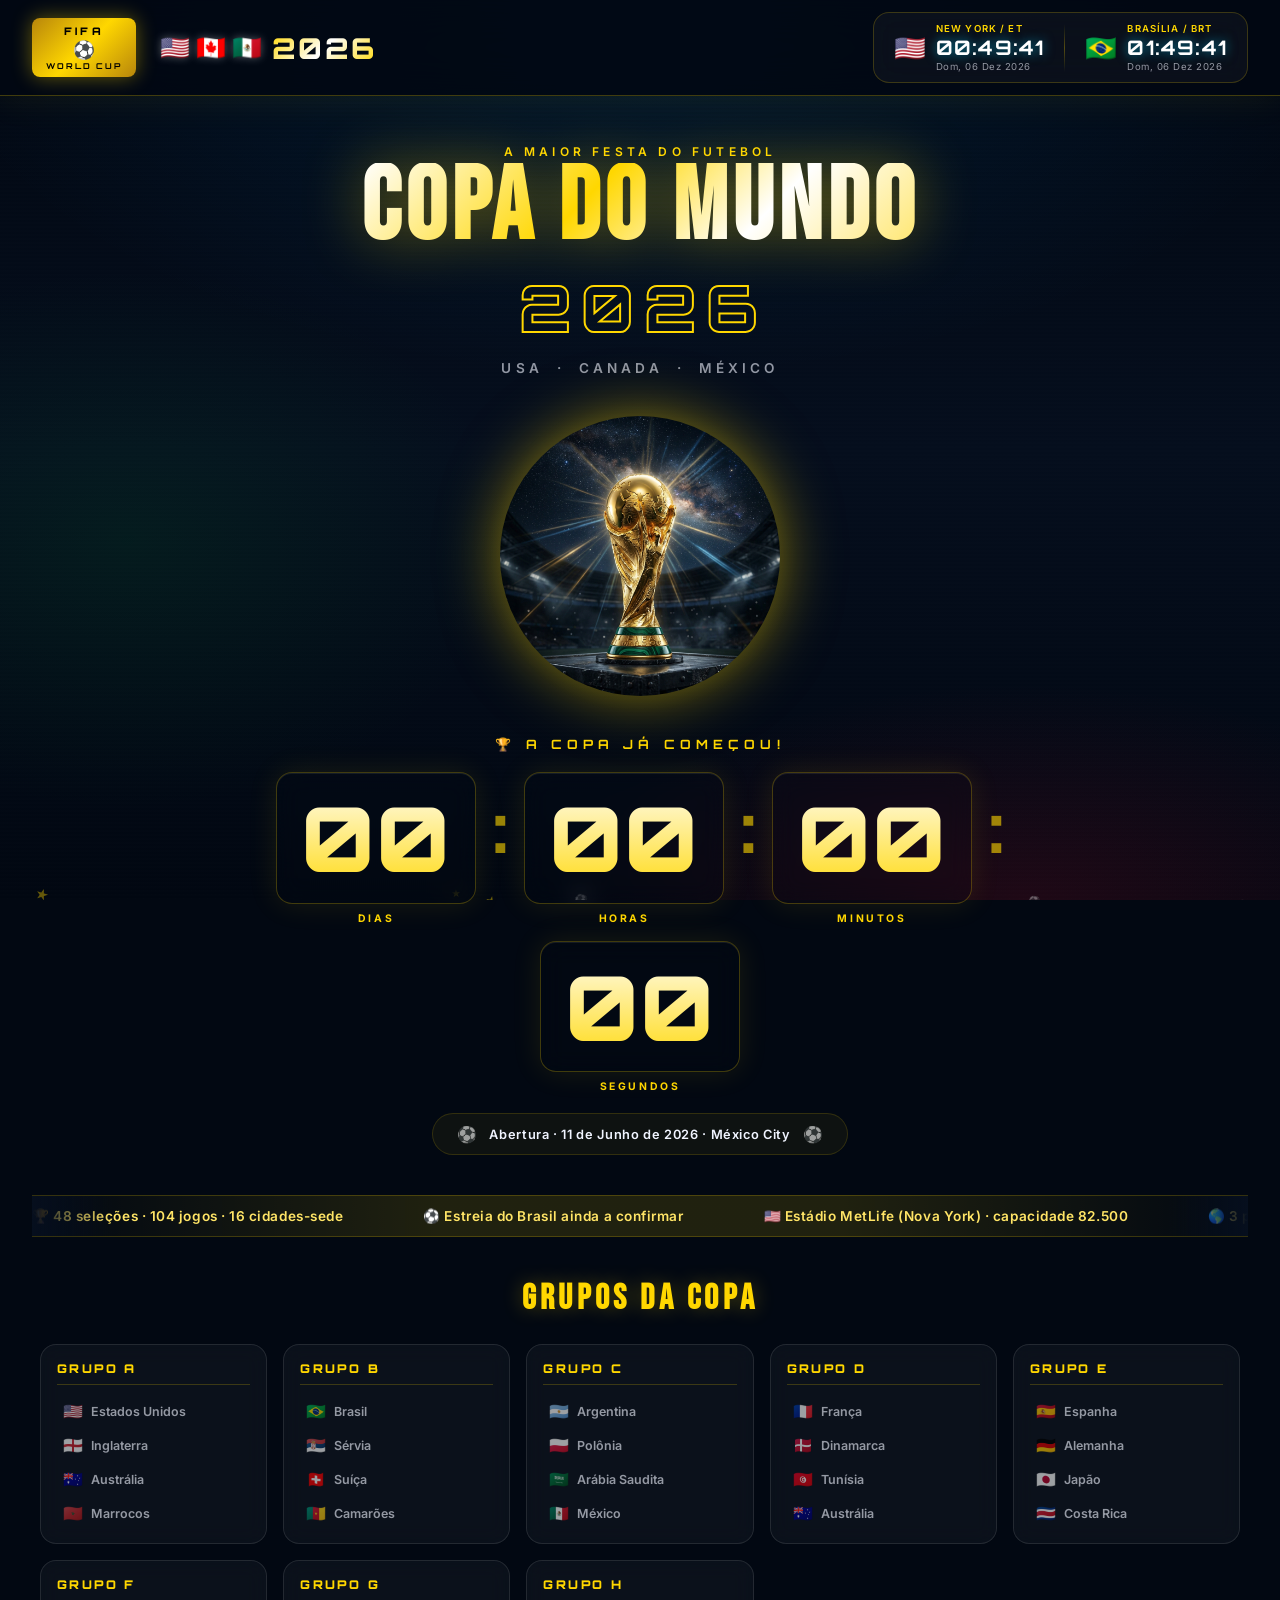
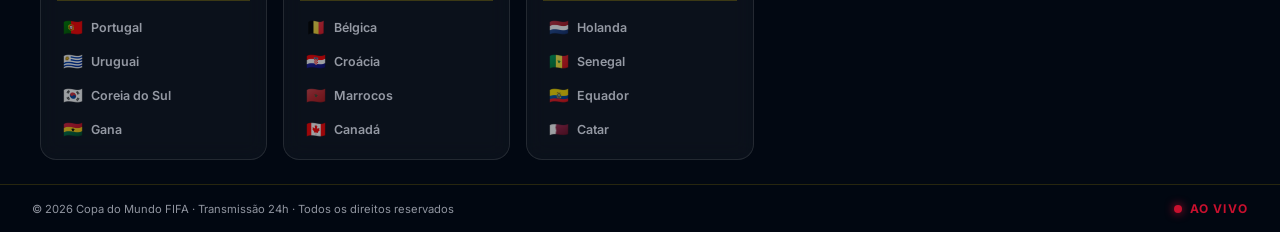
==== index.html @ e16e12da "feat: Copa 2026 live streaming platform - initial release" ====
<!DOCTYPE html>
<html lang="pt-BR">
<head>
  <meta charset="UTF-8" />
  <meta name="viewport" content="width=device-width, initial-scale=1.0" />
  <title>FIFA World Cup 2026 – Countdown Oficial</title>
  <meta name="description" content="Countdown oficial para a Copa do Mundo FIFA 2026 | USA · Canada · México" />
  <link rel="preconnect" href="https://fonts.googleapis.com" />
  <link rel="preconnect" href="https://fonts.gstatic.com" crossorigin />
  <link href="https://fonts.googleapis.com/css2?family=Orbitron:wght@400;700;900&family=Bebas+Neue&family=Inter:wght@300;400;600;700&display=swap" rel="stylesheet" />
  <link rel="stylesheet" href="style.css" />
</head>
<body>

  <!-- ===== PARTICLES CANVAS ===== -->
  <canvas id="particleCanvas"></canvas>

  <!-- ===== SCANLINE OVERLAY ===== -->
  <div class="scanlines"></div>

  <!-- ===== TOP BAR ===== -->
  <header class="top-bar">
    <div class="top-bar__left">
      <!-- FIFA Logo mockup -->
      <div class="fifa-badge">
        <span class="fifa-badge__top">FIFA</span>
        <span class="fifa-badge__mid">⚽</span>
        <span class="fifa-badge__bot">WORLD CUP</span>
      </div>
      <div class="host-flags">
        <span class="flag" title="USA">🇺🇸</span>
        <span class="flag" title="Canada">🇨🇦</span>
        <span class="flag" title="México">🇲🇽</span>
        <span class="host-label">2026</span>
      </div>
    </div>

    <!-- ===== DUAL CLOCKS (TOP RIGHT) ===== -->
    <div class="clocks-panel">
      <div class="clock-card" id="clock-usa">
        <span class="clock-card__flag">🇺🇸</span>
        <div class="clock-card__info">
          <span class="clock-card__label">NEW YORK / ET</span>
          <span class="clock-card__time" id="time-usa">--:--:--</span>
          <span class="clock-card__date" id="date-usa">-- --- ----</span>
        </div>
      </div>
      <div class="clock-divider"></div>
      <div class="clock-card" id="clock-bra">
        <span class="clock-card__flag">🇧🇷</span>
        <div class="clock-card__info">
          <span class="clock-card__label">BRASÍLIA / BRT</span>
          <span class="clock-card__time" id="time-bra">--:--:--</span>
          <span class="clock-card__date" id="date-bra">-- --- ----</span>
        </div>
      </div>
    </div>
  </header>

  <!-- ===== MAIN CONTENT ===== -->
  <main class="main">

    <!-- Hero title -->
    <div class="hero-title">
      <p class="hero-title__pre">A MAIOR FESTA DO FUTEBOL</p>
      <h1 class="hero-title__main">COPA DO MUNDO</h1>
      <h2 class="hero-title__year">
        <span class="year-digit">2</span>
        <span class="year-digit">0</span>
        <span class="year-digit">2</span>
        <span class="year-digit">6</span>
      </h2>
      <p class="hero-title__sub">USA &nbsp;·&nbsp; CANADA &nbsp;·&nbsp; MÉXICO</p>
    </div>

    <!-- Trophy image -->
    <div class="trophy-container">
      <img src="hero.png" alt="Troféu Copa do Mundo" class="trophy-img" />
      <div class="trophy-glow"></div>
    </div>

    <!-- ===== COUNTDOWN ===== -->
    <section class="countdown-section">
      <p class="countdown-label">COMEÇA EM</p>
      <div class="countdown-grid">
        <div class="countdown-unit">
          <div class="countdown-number" id="cd-days">--</div>
          <div class="countdown-text">DIAS</div>
        </div>
        <div class="countdown-colon">:</div>
        <div class="countdown-unit">
          <div class="countdown-number" id="cd-hours">--</div>
          <div class="countdown-text">HORAS</div>
        </div>
        <div class="countdown-colon">:</div>
        <div class="countdown-unit">
          <div class="countdown-number" id="cd-minutes">--</div>
          <div class="countdown-text">MINUTOS</div>
        </div>
        <div class="countdown-colon">:</div>
        <div class="countdown-unit">
          <div class="countdown-number" id="cd-seconds">--</div>
          <div class="countdown-text">SEGUNDOS</div>
        </div>
      </div>
      <div class="countdown-event">
        <span class="countdown-event__icon">⚽</span>
        <span class="countdown-event__text">Abertura · 11 de Junho de 2026 · México City</span>
        <span class="countdown-event__icon">⚽</span>
      </div>
    </section>

    <!-- ===== INFO STRIP ===== -->
    <div class="info-strip">
      <div class="info-strip__ticker" id="ticker">
        <span>🏆 48 seleções · 104 jogos · 16 cidades-sede</span>
        <span>⚽ Estreia do Brasil ainda a confirmar</span>
        <span>🇺🇸 Estádio MetLife (Nova York) · capacidade 82.500</span>
        <span>🌎 3 países, 1 sonho: A TAÇA!</span>
        <span>📺 Transmissão ao vivo 24h neste canal</span>
        <span>🇧🇷 Brasil busca o hexacampeonato!</span>
      </div>
    </div>

    <!-- ===== GROUPS PLACEHOLDER ===== -->
    <section class="groups-section">
      <h3 class="groups-title">GRUPOS DA COPA</h3>
      <div class="groups-grid" id="groups-grid">
        <!-- generated by JS -->
      </div>
    </section>

  </main>

  <!-- ===== FOOTER ===== -->
  <footer class="footer">
    <span>© 2026 Copa do Mundo FIFA · Transmissão 24h · Todos os direitos reservados</span>
    <span class="footer-live"><span class="live-dot"></span> AO VIVO</span>
  </footer>

  <script src="app.js"></script>
</body>
</html>
---- style.css ----
/* ============================================================
   COPA DO MUNDO 2026 – PREMIUM LIVE STREAM LAYOUT
   ============================================================ */

/* ---------- CSS VARIABLES ---------- */
:root {
  --gold:     #FFD700;
  --gold-lt:  #FFE566;
  --gold-dk:  #B8860B;
  --red:      #C8102E;
  --blue:     #003087;
  --green:    #009B3A;
  --accent:   #00D4FF;
  --dark:     #020812;
  --dark2:    #060f1e;
  --dark3:    #0a1830;
  --glass:    rgba(255,255,255,0.04);
  --glass-bd: rgba(255,255,255,0.1);
  --text:     #F0F4FF;
  --subtext:  rgba(240,244,255,0.6);

  --font-head: 'Orbitron', monospace;
  --font-disp: 'Bebas Neue', cursive;
  --font-body: 'Inter', sans-serif;
}

/* ---------- RESET & BASE ---------- */
*, *::before, *::after { margin: 0; padding: 0; box-sizing: border-box; }

html { font-size: 16px; scroll-behavior: smooth; }

body {
  font-family: var(--font-body);
  background: var(--dark);
  color: var(--text);
  min-height: 100vh;
  overflow-x: hidden;
  position: relative;
}

/* ---------- ANIMATED BACKGROUND ---------- */
body::before {
  content: '';
  position: fixed;
  inset: 0;
  background:
    radial-gradient(ellipse 80% 60% at 50% 0%,   rgba(0,150,255,0.12) 0%, transparent 70%),
    radial-gradient(ellipse 60% 40% at 80% 100%,  rgba(200,16,46,0.15) 0%, transparent 60%),
    radial-gradient(ellipse 50% 50% at 10% 60%,   rgba(0,155,58,0.10) 0%, transparent 60%),
    linear-gradient(180deg, #020812 0%, #060f1e 50%, #020812 100%);
  z-index: 0;
}

/* Particle canvas */
#particleCanvas {
  position: fixed;
  inset: 0;
  z-index: 1;
  pointer-events: none;
}

/* Scanlines overlay */
.scanlines {
  position: fixed;
  inset: 0;
  z-index: 2;
  pointer-events: none;
  background: repeating-linear-gradient(
    0deg,
    transparent,
    transparent 2px,
    rgba(0,0,0,0.03) 2px,
    rgba(0,0,0,0.03) 4px
  );
}

/* All content above overlays */
header, main, footer { position: relative; z-index: 10; }

/* ---------- TOP BAR ---------- */
.top-bar {
  display: flex;
  align-items: center;
  justify-content: space-between;
  padding: 12px 32px;
  background: rgba(2, 8, 18, 0.85);
  backdrop-filter: blur(20px);
  border-bottom: 1px solid rgba(255, 215, 0, 0.25);
  position: sticky;
  top: 0;
  z-index: 100;
  box-shadow: 0 0 40px rgba(255,215,0,0.08);
}

/* -- FIFA Badge -- */
.top-bar__left {
  display: flex;
  align-items: center;
  gap: 24px;
}

.fifa-badge {
  display: flex;
  flex-direction: column;
  align-items: center;
  background: linear-gradient(135deg, var(--gold-dk), var(--gold), var(--gold-dk));
  border-radius: 8px;
  padding: 6px 14px;
  gap: 1px;
  box-shadow: 0 0 20px rgba(255,215,0,0.4);
}
.fifa-badge__top {
  font-family: var(--font-head);
  font-size: 0.65rem;
  font-weight: 900;
  letter-spacing: 0.3em;
  color: #000;
}
.fifa-badge__mid { font-size: 1.1rem; }
.fifa-badge__bot {
  font-family: var(--font-head);
  font-size: 0.5rem;
  font-weight: 700;
  letter-spacing: 0.25em;
  color: #000;
}

.host-flags {
  display: flex;
  align-items: center;
  gap: 6px;
}
.flag { font-size: 1.5rem; filter: drop-shadow(0 0 4px rgba(255,255,255,0.3)); }
.host-label {
  font-family: var(--font-head);
  font-size: 1.8rem;
  font-weight: 900;
  background: linear-gradient(135deg, var(--gold), #fff, var(--gold));
  -webkit-background-clip: text;
  -webkit-text-fill-color: transparent;
  background-clip: text;
  letter-spacing: 0.08em;
  text-shadow: none;
  margin-left: 4px;
}

/* ---------- DUAL CLOCKS (top right) ---------- */
.clocks-panel {
  display: flex;
  align-items: center;
  gap: 0;
  background: rgba(255,255,255,0.04);
  border: 1px solid rgba(255,215,0,0.2);
  border-radius: 16px;
  overflow: hidden;
  backdrop-filter: blur(12px);
}

.clock-card {
  display: flex;
  align-items: center;
  gap: 10px;
  padding: 10px 20px;
  transition: background 0.3s;
}
.clock-card:hover { background: rgba(255,215,0,0.06); }

.clock-card__flag { font-size: 1.6rem; }

.clock-card__info {
  display: flex;
  flex-direction: column;
  align-items: flex-start;
  gap: 1px;
}

.clock-card__label {
  font-family: var(--font-body);
  font-size: 0.6rem;
  font-weight: 600;
  letter-spacing: 0.12em;
  color: var(--gold);
  text-transform: uppercase;
}

.clock-card__time {
  font-family: var(--font-head);
  font-size: 1.25rem;
  font-weight: 700;
  color: #fff;
  letter-spacing: 0.06em;
  text-shadow: 0 0 12px rgba(0,212,255,0.6);
}

.clock-card__date {
  font-family: var(--font-body);
  font-size: 0.6rem;
  color: var(--subtext);
  letter-spacing: 0.05em;
}

.clock-divider {
  width: 1px;
  height: 48px;
  background: linear-gradient(180deg, transparent, rgba(255,215,0,0.3), transparent);
}

/* ---------- MAIN ---------- */
.main {
  display: flex;
  flex-direction: column;
  align-items: center;
  padding: 48px 32px 24px;
  gap: 40px;
}

/* ---------- HERO TITLE ---------- */
.hero-title {
  text-align: center;
  display: flex;
  flex-direction: column;
  align-items: center;
  gap: 4px;
}

.hero-title__pre {
  font-family: var(--font-body);
  font-size: 0.75rem;
  font-weight: 600;
  letter-spacing: 0.35em;
  color: var(--gold);
  text-transform: uppercase;
  animation: fadeIn 1s ease forwards;
}

.hero-title__main {
  font-family: var(--font-disp);
  font-size: clamp(3rem, 8vw, 7rem);
  line-height: 0.9;
  letter-spacing: 0.05em;
  background: linear-gradient(135deg, #fff 0%, var(--gold) 40%, #fff 70%, var(--gold-lt) 100%);
  -webkit-background-clip: text;
  -webkit-text-fill-color: transparent;
  background-clip: text;
  filter: drop-shadow(0 0 30px rgba(255,215,0,0.4));
  animation: slideDown 1s ease forwards;
}

.hero-title__year {
  display: flex;
  gap: 6px;
  margin-top: 8px;
}

.year-digit {
  font-family: var(--font-head);
  font-size: clamp(2.5rem, 5vw, 4.5rem);
  font-weight: 900;
  color: transparent;
  -webkit-text-stroke: 2px var(--gold);
  letter-spacing: 0.05em;
  animation: glitchIn 0.8s ease forwards;
  animation-fill-mode: both;
}
.year-digit:nth-child(1) { animation-delay: 0.1s; }
.year-digit:nth-child(2) { animation-delay: 0.25s; }
.year-digit:nth-child(3) { animation-delay: 0.4s; }
.year-digit:nth-child(4) { animation-delay: 0.55s; }

.hero-title__sub {
  font-family: var(--font-body);
  font-size: 0.85rem;
  font-weight: 600;
  letter-spacing: 0.3em;
  color: var(--subtext);
  margin-top: 8px;
}

/* ---------- TROPHY ---------- */
.trophy-container {
  position: relative;
  width: 280px;
  height: 280px;
  display: flex;
  align-items: center;
  justify-content: center;
}

.trophy-img {
  width: 100%;
  height: 100%;
  object-fit: contain;
  border-radius: 50%;
  animation: float 4s ease-in-out infinite;
  filter: drop-shadow(0 0 30px rgba(255,215,0,0.5));
  position: relative;
  z-index: 2;
}

.trophy-glow {
  position: absolute;
  inset: -20px;
  border-radius: 50%;
  background: radial-gradient(circle, rgba(255,215,0,0.2) 0%, transparent 70%);
  animation: pulse 3s ease-in-out infinite;
}

/* ---------- COUNTDOWN SECTION ---------- */
.countdown-section {
  display: flex;
  flex-direction: column;
  align-items: center;
  gap: 20px;
  width: 100%;
  max-width: 900px;
}

.countdown-label {
  font-family: var(--font-head);
  font-size: 0.8rem;
  font-weight: 700;
  letter-spacing: 0.4em;
  color: var(--gold);
  text-transform: uppercase;
}

.countdown-grid {
  display: flex;
  align-items: center;
  gap: 16px;
  flex-wrap: wrap;
  justify-content: center;
}

.countdown-unit {
  display: flex;
  flex-direction: column;
  align-items: center;
  gap: 8px;
}

.countdown-number {
  font-family: var(--font-head);
  font-size: clamp(3.5rem, 7vw, 6.5rem);
  font-weight: 900;
  line-height: 1;
  min-width: 160px;
  text-align: center;
  background: linear-gradient(180deg, #fff 0%, var(--gold) 100%);
  -webkit-background-clip: text;
  -webkit-text-fill-color: transparent;
  background-clip: text;
  position: relative;
  padding: 20px 24px;
  border-radius: 16px;
  border: 1px solid rgba(255,215,0,0.25);
  background-color: rgba(0,0,0,0.4);

  /* glass card */
  backdrop-filter: blur(12px);
  box-shadow:
    0 0 30px rgba(255,215,0,0.1),
    inset 0 1px 0 rgba(255,255,255,0.08);

  /* Flip animation variables */
  transition: transform 0.15s ease;
}

/* digit flip on change */
.countdown-number.flip {
  transform: scaleY(0.85);
  filter: brightness(1.3);
}

.countdown-text {
  font-family: var(--font-body);
  font-size: 0.65rem;
  font-weight: 700;
  letter-spacing: 0.25em;
  color: var(--gold);
  text-transform: uppercase;
}

.countdown-colon {
  font-family: var(--font-head);
  font-size: clamp(3rem, 5vw, 5rem);
  font-weight: 900;
  color: var(--gold);
  opacity: 0.6;
  animation: blink 1s step-end infinite;
  align-self: flex-start;
  padding-top: 16px;
}

@keyframes blink {
  0%, 100% { opacity: 0.6; }
  50% { opacity: 0.1; }
}

.countdown-event {
  display: flex;
  align-items: center;
  gap: 12px;
  font-family: var(--font-body);
  font-size: 0.8rem;
  font-weight: 600;
  color: var(--subtext);
  letter-spacing: 0.05em;
  background: rgba(255,215,0,0.05);
  border: 1px solid rgba(255,215,0,0.15);
  border-radius: 50px;
  padding: 10px 24px;
}

.countdown-event__icon { font-size: 1rem; }
.countdown-event__text { color: var(--text); }

/* ---------- INFO STRIP (TICKER) ---------- */
.info-strip {
  width: 100%;
  background: linear-gradient(90deg, transparent, rgba(255,215,0,0.12), rgba(255,215,0,0.12), transparent);
  border-top: 1px solid rgba(255,215,0,0.2);
  border-bottom: 1px solid rgba(255,215,0,0.2);
  padding: 12px 0;
  overflow: hidden;
  position: relative;
}

.info-strip::before,
.info-strip::after {
  content: '';
  position: absolute;
  top: 0; bottom: 0;
  width: 80px;
  z-index: 1;
}
.info-strip::before {
  left: 0;
  background: linear-gradient(90deg, var(--dark2), transparent);
}
.info-strip::after {
  right: 0;
  background: linear-gradient(270deg, var(--dark2), transparent);
}

.info-strip__ticker {
  display: flex;
  gap: 80px;
  animation: ticker 40s linear infinite;
  white-space: nowrap;
}

.info-strip__ticker span {
  font-family: var(--font-body);
  font-size: 0.85rem;
  font-weight: 600;
  color: var(--gold-lt);
  letter-spacing: 0.04em;
}

@keyframes ticker {
  0%   { transform: translateX(0); }
  100% { transform: translateX(-50%); }
}

/* ---------- GROUPS SECTION ---------- */
.groups-section {
  width: 100%;
  max-width: 1200px;
}

.groups-title {
  font-family: var(--font-disp);
  font-size: 2.2rem;
  letter-spacing: 0.12em;
  color: var(--gold);
  text-align: center;
  margin-bottom: 24px;
  text-shadow: 0 0 20px rgba(255,215,0,0.3);
}

.groups-grid {
  display: grid;
  grid-template-columns: repeat(auto-fill, minmax(220px, 1fr));
  gap: 16px;
}

.group-card {
  background: var(--glass);
  border: 1px solid var(--glass-bd);
  border-radius: 16px;
  padding: 16px;
  backdrop-filter: blur(10px);
  transition: transform 0.3s ease, box-shadow 0.3s ease, border-color 0.3s ease;
}

.group-card:hover {
  transform: translateY(-4px);
  box-shadow: 0 12px 40px rgba(255,215,0,0.15);
  border-color: rgba(255,215,0,0.4);
}

.group-card__header {
  font-family: var(--font-head);
  font-size: 0.75rem;
  font-weight: 900;
  letter-spacing: 0.2em;
  color: var(--gold);
  margin-bottom: 12px;
  padding-bottom: 8px;
  border-bottom: 1px solid rgba(255,215,0,0.2);
}

.group-card__teams {
  display: flex;
  flex-direction: column;
  gap: 6px;
}

.team-row {
  display: flex;
  align-items: center;
  gap: 8px;
  font-size: 0.8rem;
  color: var(--subtext);
  padding: 4px 6px;
  border-radius: 6px;
  transition: background 0.2s;
}

.team-row:hover { background: rgba(255,255,255,0.05); color: var(--text); }
.team-row .team-flag { font-size: 1rem; }
.team-row .team-name { font-weight: 600; font-size: 0.78rem; }

/* ---------- FOOTER ---------- */
.footer {
  display: flex;
  align-items: center;
  justify-content: space-between;
  padding: 16px 32px;
  background: rgba(2,8,18,0.9);
  border-top: 1px solid rgba(255,215,0,0.15);
  font-size: 0.7rem;
  color: var(--subtext);
  position: relative;
  z-index: 10;
}

.footer-live {
  display: flex;
  align-items: center;
  gap: 8px;
  font-weight: 700;
  color: var(--red);
  font-size: 0.75rem;
  letter-spacing: 0.1em;
}

.live-dot {
  width: 8px;
  height: 8px;
  border-radius: 50%;
  background: var(--red);
  box-shadow: 0 0 10px var(--red);
  animation: livePulse 1.2s ease-in-out infinite;
}

/* ---------- KEYFRAMES ---------- */
@keyframes fadeIn {
  from { opacity: 0; } to { opacity: 1; }
}
@keyframes slideDown {
  from { opacity: 0; transform: translateY(-30px); }
  to   { opacity: 1; transform: translateY(0); }
}
@keyframes glitchIn {
  0%   { opacity: 0; transform: scale(1.4) skewX(-5deg); }
  60%  { opacity: 1; transform: scale(0.95) skewX(2deg); }
  100% { opacity: 1; transform: scale(1) skewX(0deg); }
}
@keyframes float {
  0%,100% { transform: translateY(0px) rotate(-1deg); }
  50%      { transform: translateY(-16px) rotate(1deg); }
}
@keyframes pulse {
  0%,100% { transform: scale(1); opacity: 0.6; }
  50%      { transform: scale(1.08); opacity: 1; }
}
@keyframes livePulse {
  0%,100% { box-shadow: 0 0 4px var(--red); }
  50%      { box-shadow: 0 0 14px var(--red), 0 0 24px rgba(200,16,46,0.4); }
}

/* ---------- RESPONSIVE ---------- */
@media (max-width: 900px) {
  .top-bar { padding: 10px 16px; flex-wrap: wrap; gap: 12px; }
  .clocks-panel { border-radius: 12px; }
  .clock-card { padding: 8px 14px; }
  .clock-card__time { font-size: 1rem; }
  .countdown-number { min-width: 120px; font-size: clamp(2.5rem, 6vw, 4rem); padding: 14px 18px; }
}

@media (max-width: 600px) {
  .main { padding: 32px 16px 16px; gap: 28px; }
  .trophy-container { width: 200px; height: 200px; }
  .countdown-grid { gap: 8px; }
  .countdown-number { min-width: 80px; padding: 12px 12px; }
  .countdown-colon { font-size: 2rem; }
}
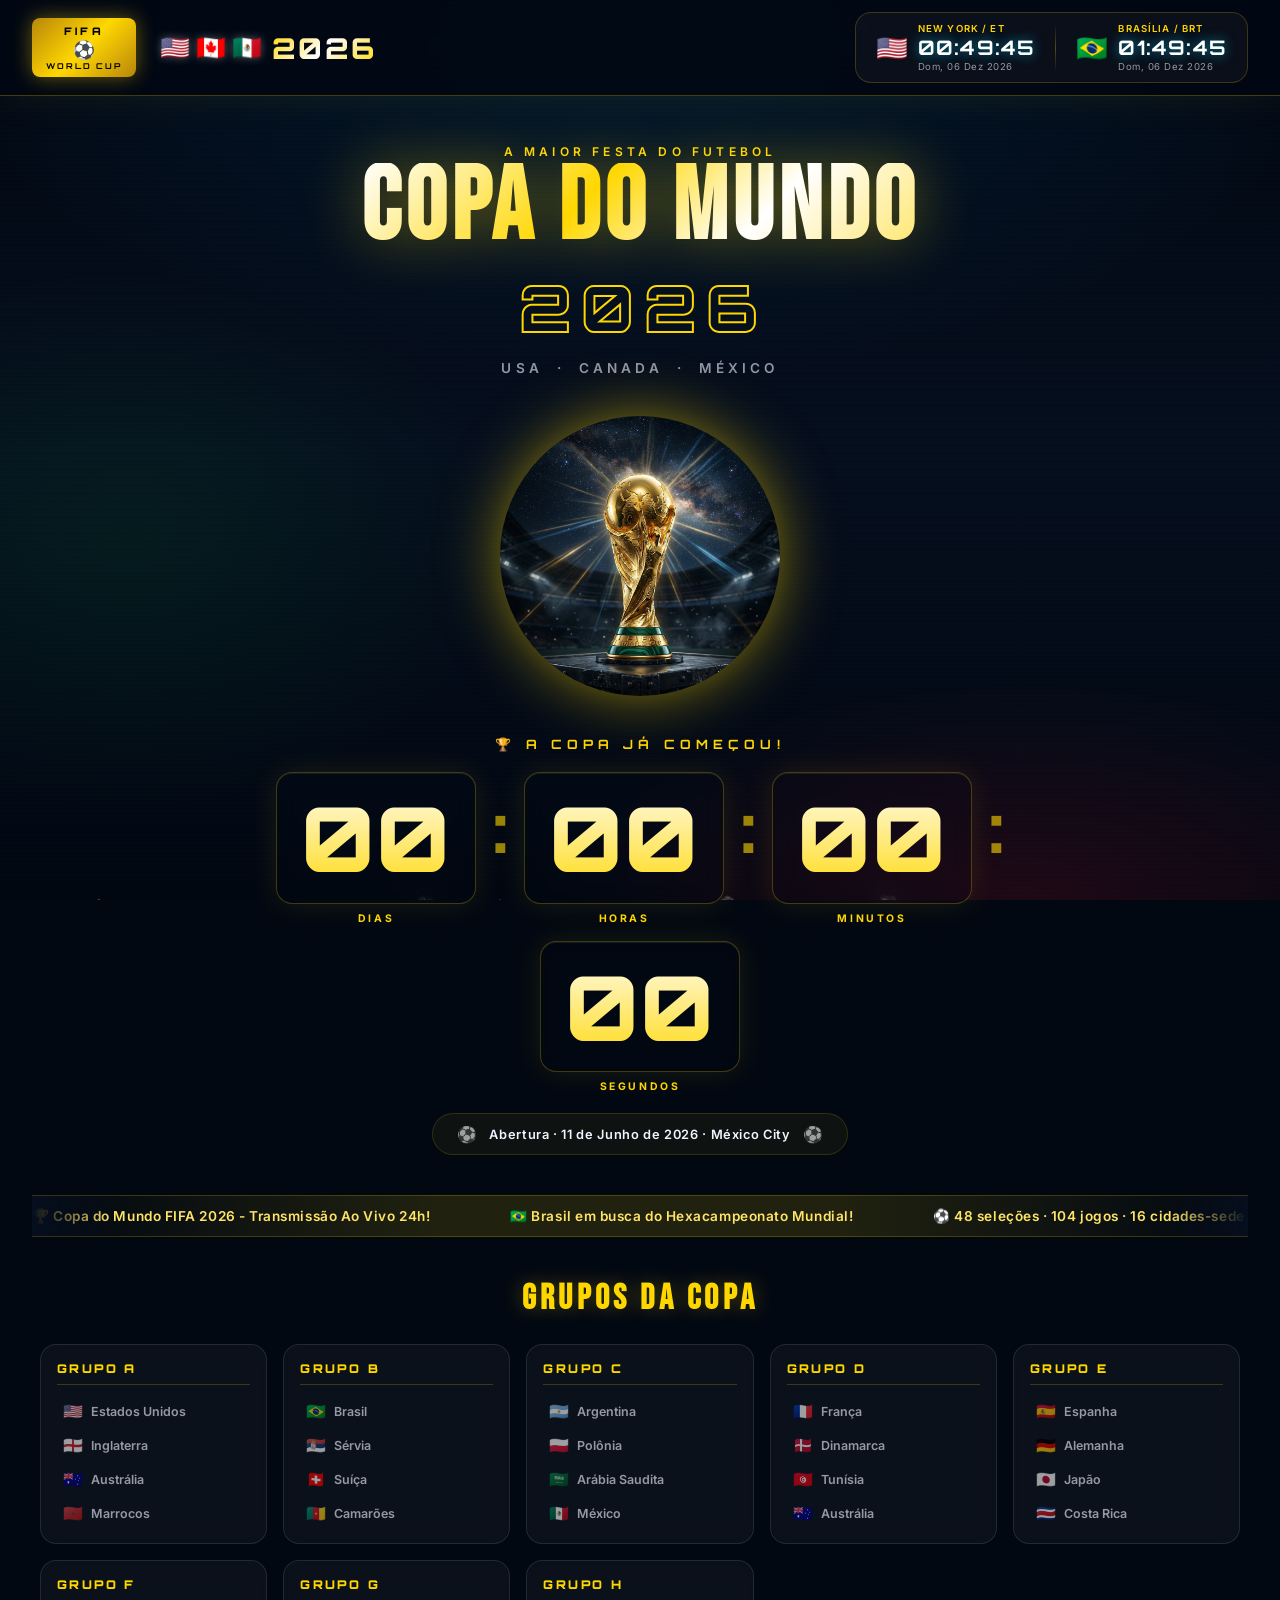
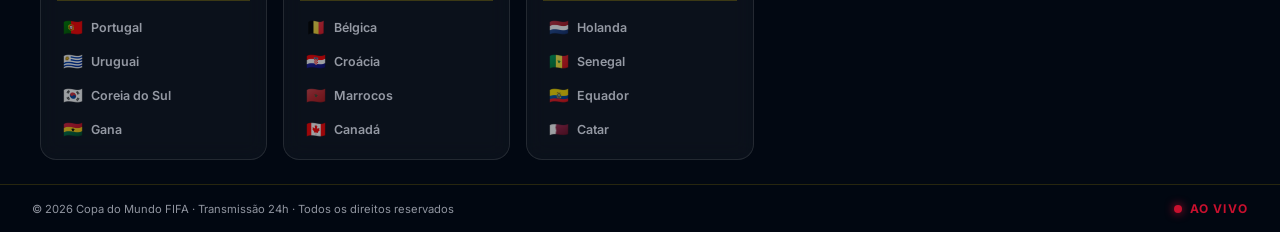
==== commit 2d6907e2: "feat: make index ticker dynamic and add fallback CSV files" ====
--- a/index.html
+++ b/index.html
@@ -138,6 +138,8 @@
     <span class="footer-live"><span class="live-dot"></span> AO VIVO</span>
   </footer>
 
+  <script src="config.js"></script>
+  <script src="api.js"></script>
   <script src="app.js"></script>
 </body>
 </html>
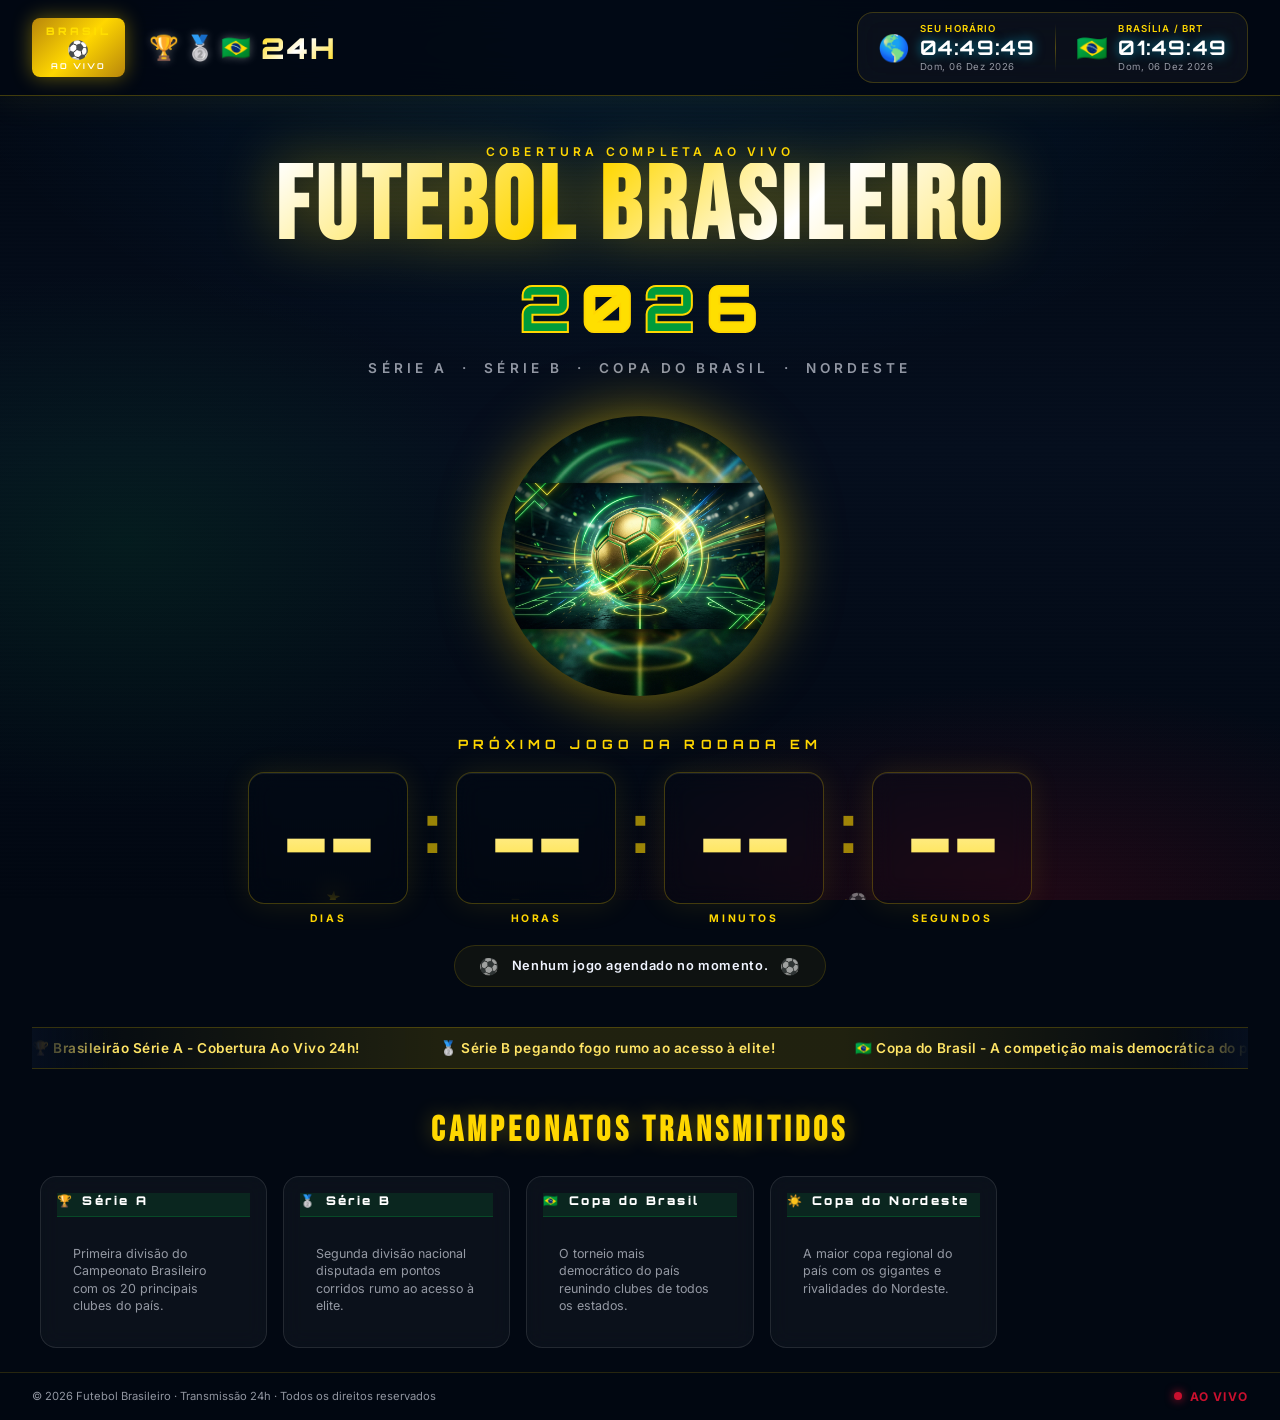
==== commit ca1a0ffc: "feat: adapta plataforma para futebol brasileiro (Serie A, Serie B, Copa do Brasil e Copa do Nordeste" ====
--- a/index.html
+++ b/index.html
@@ -3,8 +3,8 @@
 <head>
   <meta charset="UTF-8" />
   <meta name="viewport" content="width=device-width, initial-scale=1.0" />
-  <title>FIFA World Cup 2026 – Countdown Oficial</title>
-  <meta name="description" content="Countdown oficial para a Copa do Mundo FIFA 2026 | USA · Canada · México" />
+  <title>Futebol Brasileiro ao Vivo – Transmissão 24h</title>
+  <meta name="description" content="Acompanhe o Brasileirão Série A, Série B, Copa do Brasil e Copa do Nordeste com placares ao vivo, tabelas e agenda atualizada em tempo real." />
   <link rel="preconnect" href="https://fonts.googleapis.com" />
   <link rel="preconnect" href="https://fonts.gstatic.com" crossorigin />
   <link href="https://fonts.googleapis.com/css2?family=Orbitron:wght@400;700;900&family=Bebas+Neue&family=Inter:wght@300;400;600;700&display=swap" rel="stylesheet" />
@@ -21,28 +21,28 @@
   <!-- ===== TOP BAR ===== -->
   <header class="top-bar">
     <div class="top-bar__left">
-      <!-- FIFA Logo mockup -->
-      <div class="fifa-badge">
-        <span class="fifa-badge__top">FIFA</span>
+      <!-- Brazilian Football badge -->
+      <div class="fifa-badge" style="border-color: #009b3a;">
+        <span class="fifa-badge__top" style="color: #ffdf00;">BRASIL</span>
         <span class="fifa-badge__mid">⚽</span>
-        <span class="fifa-badge__bot">WORLD CUP</span>
+        <span class="fifa-badge__bot" style="color: #fff;">AO VIVO</span>
       </div>
       <div class="host-flags">
-        <span class="flag" title="USA">🇺🇸</span>
-        <span class="flag" title="Canada">🇨🇦</span>
-        <span class="flag" title="México">🇲🇽</span>
-        <span class="host-label">2026</span>
+        <span class="flag" title="Brasileirão Série A">🏆</span>
+        <span class="flag" title="Série B">🥈</span>
+        <span class="flag" title="Copa do Brasil">🇧🇷</span>
+        <span class="host-label">24H</span>
       </div>
     </div>
 
     <!-- ===== DUAL CLOCKS (TOP RIGHT) ===== -->
     <div class="clocks-panel">
-      <div class="clock-card" id="clock-usa">
-        <span class="clock-card__flag">🇺🇸</span>
+      <div class="clock-card" id="clock-local">
+        <span class="clock-card__flag">🌎</span>
         <div class="clock-card__info">
-          <span class="clock-card__label">NEW YORK / ET</span>
-          <span class="clock-card__time" id="time-usa">--:--:--</span>
-          <span class="clock-card__date" id="date-usa">-- --- ----</span>
+          <span class="clock-card__label">SEU HORÁRIO</span>
+          <span class="clock-card__time" id="time-local">--:--:--</span>
+          <span class="clock-card__date" id="date-local">-- --- ----</span>
         </div>
       </div>
       <div class="clock-divider"></div>
@@ -62,26 +62,26 @@
 
     <!-- Hero title -->
     <div class="hero-title">
-      <p class="hero-title__pre">A MAIOR FESTA DO FUTEBOL</p>
-      <h1 class="hero-title__main">COPA DO MUNDO</h1>
+      <p class="hero-title__pre">COBERTURA COMPLETA AO VIVO</p>
+      <h1 class="hero-title__main">FUTEBOL BRASILEIRO</h1>
       <h2 class="hero-title__year">
-        <span class="year-digit">2</span>
-        <span class="year-digit">0</span>
-        <span class="year-digit">2</span>
-        <span class="year-digit">6</span>
+        <span class="year-digit" style="color:#009b3a">2</span>
+        <span class="year-digit" style="color:#ffdf00">0</span>
+        <span class="year-digit" style="color:#009b3a">2</span>
+        <span class="year-digit" style="color:#ffdf00">6</span>
       </h2>
-      <p class="hero-title__sub">USA &nbsp;·&nbsp; CANADA &nbsp;·&nbsp; MÉXICO</p>
+      <p class="hero-title__sub">SÉRIE A &nbsp;·&nbsp; SÉRIE B &nbsp;·&nbsp; COPA DO BRASIL &nbsp;·&nbsp; NORDESTE</p>
     </div>
 
     <!-- Trophy image -->
     <div class="trophy-container">
-      <img src="hero.png" alt="Troféu Copa do Mundo" class="trophy-img" />
+      <img src="hero.png" alt="Futebol Brasileiro ao Vivo" class="trophy-img" />
       <div class="trophy-glow"></div>
     </div>
 
     <!-- ===== COUNTDOWN ===== -->
     <section class="countdown-section">
-      <p class="countdown-label">COMEÇA EM</p>
+      <p class="countdown-label" id="cd-label">PRÓXIMO JOGO DA RODADA EM</p>
       <div class="countdown-grid">
         <div class="countdown-unit">
           <div class="countdown-number" id="cd-days">--</div>
@@ -105,7 +105,7 @@
       </div>
       <div class="countdown-event">
         <span class="countdown-event__icon">⚽</span>
-        <span class="countdown-event__text">Abertura · 11 de Junho de 2026 · México City</span>
+        <span class="countdown-event__text" id="cd-event-text">Buscando próxima partida ao vivo...</span>
         <span class="countdown-event__icon">⚽</span>
       </div>
     </section>
@@ -113,18 +113,16 @@
     <!-- ===== INFO STRIP ===== -->
     <div class="info-strip">
       <div class="info-strip__ticker" id="ticker">
-        <span>🏆 48 seleções · 104 jogos · 16 cidades-sede</span>
-        <span>⚽ Estreia do Brasil ainda a confirmar</span>
-        <span>🇺🇸 Estádio MetLife (Nova York) · capacidade 82.500</span>
-        <span>🌎 3 países, 1 sonho: A TAÇA!</span>
-        <span>📺 Transmissão ao vivo 24h neste canal</span>
-        <span>🇧🇷 Brasil busca o hexacampeonato!</span>
+        <span>🏆 Brasileirão Série A & Série B · Copa do Brasil · Copa do Nordeste</span>
+        <span>⚽ Transmissão ao vivo de futebol brasileiro 24 horas por dia</span>
+        <span>📊 Placar em tempo real e tabelas atualizadas dinamicamente</span>
+        <span>📺 Configure a cena como navegador no OBS Studio</span>
       </div>
     </div>
 
-    <!-- ===== GROUPS PLACEHOLDER ===== -->
+    <!-- ===== CAMPEONATOS SECTION ===== -->
     <section class="groups-section">
-      <h3 class="groups-title">GRUPOS DA COPA</h3>
+      <h3 class="groups-title">CAMPEONATOS TRANSMITIDOS</h3>
       <div class="groups-grid" id="groups-grid">
         <!-- generated by JS -->
       </div>
@@ -134,7 +132,7 @@
 
   <!-- ===== FOOTER ===== -->
   <footer class="footer">
-    <span>© 2026 Copa do Mundo FIFA · Transmissão 24h · Todos os direitos reservados</span>
+    <span>© 2026 Futebol Brasileiro · Transmissão 24h · Todos os direitos reservados</span>
     <span class="footer-live"><span class="live-dot"></span> AO VIVO</span>
   </footer>
 
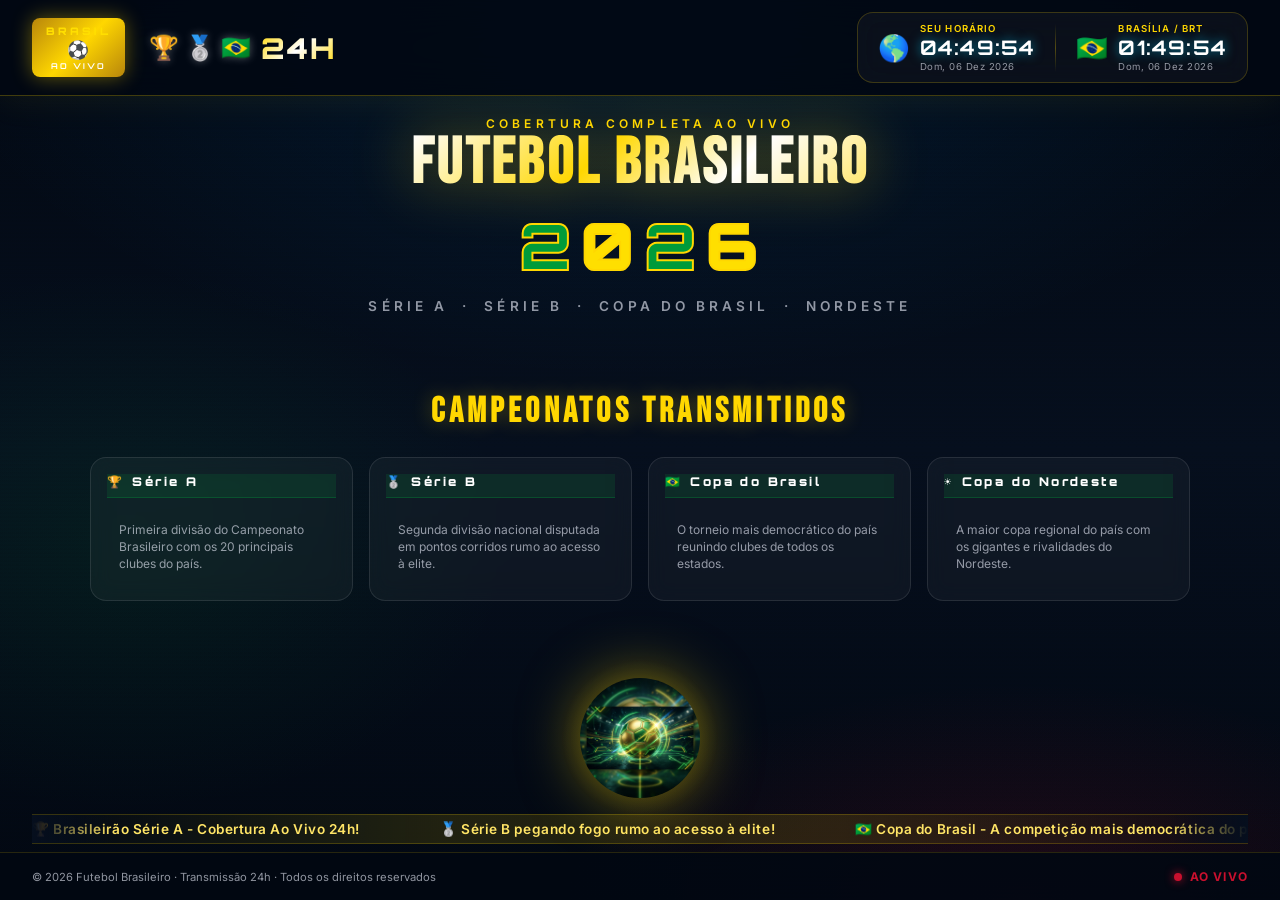
==== commit f3781030: "feat: reestruturar layout da home e criar paginas especificas para ligas brasileiras" ====
--- a/index.html
+++ b/index.html
@@ -10,7 +10,7 @@
   <link href="https://fonts.googleapis.com/css2?family=Orbitron:wght@400;700;900&family=Bebas+Neue&family=Inter:wght@300;400;600;700&display=swap" rel="stylesheet" />
   <link rel="stylesheet" href="style.css" />
 </head>
-<body>
+<body class="home-page-body">
 
   <!-- ===== PARTICLES CANVAS ===== -->
   <canvas id="particleCanvas"></canvas>
@@ -73,42 +73,19 @@
       <p class="hero-title__sub">SÉRIE A &nbsp;·&nbsp; SÉRIE B &nbsp;·&nbsp; COPA DO BRASIL &nbsp;·&nbsp; NORDESTE</p>
     </div>
 
-    <!-- Trophy image -->
+    <!-- ===== CAMPEONATOS SECTION ===== -->
+    <section class="groups-section">
+      <h3 class="groups-title">CAMPEONATOS TRANSMITIDOS</h3>
+      <div class="groups-grid" id="groups-grid">
+        <!-- generated by JS -->
+      </div>
+    </section>
+
+    <!-- Trophy / Banner image (Bottom) -->
     <div class="trophy-container">
       <img src="hero.png" alt="Futebol Brasileiro ao Vivo" class="trophy-img" />
       <div class="trophy-glow"></div>
     </div>
-
-    <!-- ===== COUNTDOWN ===== -->
-    <section class="countdown-section">
-      <p class="countdown-label" id="cd-label">PRÓXIMO JOGO DA RODADA EM</p>
-      <div class="countdown-grid">
-        <div class="countdown-unit">
-          <div class="countdown-number" id="cd-days">--</div>
-          <div class="countdown-text">DIAS</div>
-        </div>
-        <div class="countdown-colon">:</div>
-        <div class="countdown-unit">
-          <div class="countdown-number" id="cd-hours">--</div>
-          <div class="countdown-text">HORAS</div>
-        </div>
-        <div class="countdown-colon">:</div>
-        <div class="countdown-unit">
-          <div class="countdown-number" id="cd-minutes">--</div>
-          <div class="countdown-text">MINUTOS</div>
-        </div>
-        <div class="countdown-colon">:</div>
-        <div class="countdown-unit">
-          <div class="countdown-number" id="cd-seconds">--</div>
-          <div class="countdown-text">SEGUNDOS</div>
-        </div>
-      </div>
-      <div class="countdown-event">
-        <span class="countdown-event__icon">⚽</span>
-        <span class="countdown-event__text" id="cd-event-text">Buscando próxima partida ao vivo...</span>
-        <span class="countdown-event__icon">⚽</span>
-      </div>
-    </section>
 
     <!-- ===== INFO STRIP ===== -->
     <div class="info-strip">
@@ -116,17 +93,9 @@
         <span>🏆 Brasileirão Série A & Série B · Copa do Brasil · Copa do Nordeste</span>
         <span>⚽ Transmissão ao vivo de futebol brasileiro 24 horas por dia</span>
         <span>📊 Placar em tempo real e tabelas atualizadas dinamicamente</span>
-        <span>📺 Configure a cena como navegador no OBS Studio</span>
+        <span>📺 Clique nos cards para acessar os detalhes de cada campeonato</span>
       </div>
     </div>
-
-    <!-- ===== CAMPEONATOS SECTION ===== -->
-    <section class="groups-section">
-      <h3 class="groups-title">CAMPEONATOS TRANSMITIDOS</h3>
-      <div class="groups-grid" id="groups-grid">
-        <!-- generated by JS -->
-      </div>
-    </section>
 
   </main>
 
--- a/style.css
+++ b/style.css
@@ -607,3 +607,116 @@
   .countdown-number { min-width: 80px; padding: 12px 12px; }
   .countdown-colon { font-size: 2rem; }
 }
+
+/* ---------- SINGLE VIEWPORT (HOME) & LEAGUE GRID STYLES ---------- */
+body.home-page-body {
+  height: 100vh;
+  overflow: hidden;
+  display: flex;
+  flex-direction: column;
+}
+
+body.home-page-body .main {
+  flex: 1;
+  padding: 16px 32px 8px;
+  gap: 8px;
+  justify-content: space-between;
+  overflow: hidden;
+}
+
+body.home-page-body .hero-title {
+  margin-top: 4px;
+}
+
+body.home-page-body .hero-title__main {
+  font-size: clamp(2.5rem, 5vw, 4.5rem);
+}
+
+body.home-page-body .groups-section {
+  margin-top: 4px;
+  flex: 1;
+  display: flex;
+  flex-direction: column;
+  justify-content: center;
+}
+
+body.home-page-body .groups-grid {
+  grid-template-columns: repeat(4, 1fr);
+  gap: 16px;
+  max-width: 1100px;
+  margin: 0 auto;
+  width: 100%;
+}
+
+body.home-page-body .trophy-container {
+  width: 120px;
+  height: 120px;
+  margin: 4px auto;
+}
+
+body.home-page-body .info-strip {
+  padding: 6px 0;
+  margin-top: 4px;
+}
+
+/* League pages split layout */
+.league-grid {
+  display: grid;
+  grid-template-columns: 1.1fr 0.9fr;
+  gap: 28px;
+  padding: 0 32px 40px;
+  max-width: 1400px;
+  margin: 0 auto;
+  width: 100%;
+}
+
+.back-btn {
+  font-family: var(--font-body);
+  font-size: 0.7rem;
+  font-weight: 700;
+  letter-spacing: 0.08em;
+  background: rgba(255, 255, 255, 0.04);
+  border: 1px solid rgba(0, 155, 58, 0.4);
+  border-radius: 50px;
+  color: #fff;
+  padding: 8px 16px;
+  cursor: pointer;
+  transition: all 0.2s;
+  text-decoration: none;
+  display: inline-flex;
+  align-items: center;
+  gap: 8px;
+}
+
+.back-btn:hover {
+  background: rgba(0, 155, 58, 0.2);
+  border-color: var(--green);
+}
+
+@media (max-width: 1024px) {
+  .league-grid {
+    grid-template-columns: 1fr;
+    gap: 32px;
+  }
+}
+
+@media (max-width: 900px) {
+  body.home-page-body {
+    height: auto;
+    overflow: auto;
+  }
+  body.home-page-body .main {
+    height: auto;
+    overflow: auto;
+    gap: 24px;
+  }
+  body.home-page-body .groups-grid {
+    grid-template-columns: repeat(2, 1fr);
+  }
+}
+
+@media (max-width: 600px) {
+  body.home-page-body .groups-grid {
+    grid-template-columns: 1fr;
+  }
+}
